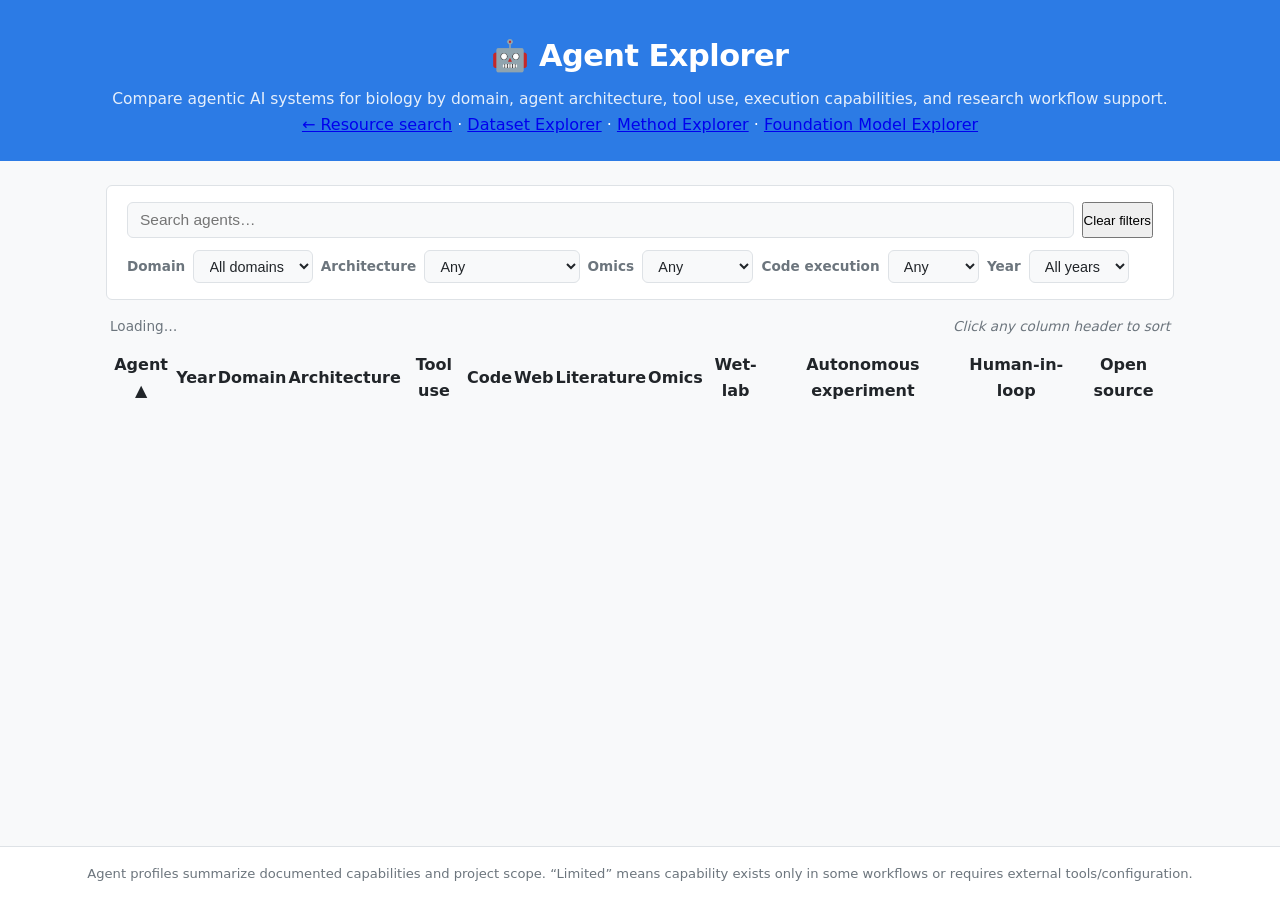
==== docs/agent-explorer.html @ c0b30996 "feat: add Agent Explorer page" ====
<!DOCTYPE html>
<html lang="en">
<head>
  <meta charset="UTF-8" />
  <meta name="viewport" content="width=device-width, initial-scale=1.0" />
  <title>Agent Explorer · Awesome Computational Biology</title>
  <link rel="stylesheet" href="styles.css" />
  <link rel="stylesheet" href="agent-explorer.css" />
</head>
<body>
  <header>
    <h1>🤖 Agent Explorer</h1>
    <p class="subtitle">Compare agentic AI systems for biology by domain, agent architecture, tool use, execution capabilities, and research workflow support.</p>
    <p><a href="index.html">← Resource search</a> · <a href="dataset-explorer.html">Dataset Explorer</a> · <a href="method-explorer.html">Method Explorer</a> · <a href="foundation-explorer.html">Foundation Model Explorer</a></p>
  </header>

  <main class="agent-main">
    <section class="controls agent-controls" aria-label="Agent filters">
      <div class="search-row">
        <input id="agent-search" type="search" placeholder="Search agents…" autocomplete="off" />
        <button id="agent-clear" type="button">Clear filters</button>
      </div>
      <div class="filter-row">
        <label for="agent-domain">Domain</label>
        <select id="agent-domain"><option value="">All domains</option></select>

        <label for="agent-architecture">Architecture</label>
        <select id="agent-architecture">
          <option value="">Any</option>
          <option value="single-agent">Single-agent</option>
          <option value="multi-agent">Multi-agent</option>
          <option value="agent-ecosystem">Agent ecosystem</option>
        </select>

        <label for="agent-omics">Omics</label>
        <select id="agent-omics">
          <option value="">Any</option>
          <option value="yes">Supported</option>
          <option value="limited">Limited</option>
          <option value="no">No</option>
        </select>

        <label for="agent-code">Code execution</label>
        <select id="agent-code">
          <option value="">Any</option>
          <option value="yes">Yes</option>
          <option value="limited">Limited</option>
          <option value="no">No</option>
        </select>

        <label for="agent-year">Year</label>
        <select id="agent-year"><option value="">All years</option></select>
      </div>
    </section>

    <section class="status-bar">
      <span id="agent-count">Loading…</span>
      <span class="load-time">Click any column header to sort</span>
    </section>

    <section class="agent-table-wrap" aria-label="Agent comparison table">
      <table class="agent-table">
        <thead>
          <tr>
            <th data-sort-key="name" aria-sort="ascending">Agent <span class="sort-indicator">▲</span></th>
            <th data-sort-key="year">Year <span class="sort-indicator"></span></th>
            <th data-sort-key="domains">Domain <span class="sort-indicator"></span></th>
            <th data-sort-key="architecture">Architecture <span class="sort-indicator"></span></th>
            <th data-sort-key="tool_use">Tool use <span class="sort-indicator"></span></th>
            <th data-sort-key="code_execution">Code <span class="sort-indicator"></span></th>
            <th data-sort-key="web_retrieval">Web <span class="sort-indicator"></span></th>
            <th data-sort-key="literature">Literature <span class="sort-indicator"></span></th>
            <th data-sort-key="omics">Omics <span class="sort-indicator"></span></th>
            <th data-sort-key="wet_lab">Wet-lab <span class="sort-indicator"></span></th>
            <th data-sort-key="autonomous_experiment">Autonomous experiment <span class="sort-indicator"></span></th>
            <th data-sort-key="human_in_loop">Human-in-loop <span class="sort-indicator"></span></th>
            <th data-sort-key="open_source">Open source <span class="sort-indicator"></span></th>
          </tr>
        </thead>
        <tbody id="agent-body"></tbody>
      </table>
    </section>
  </main>

  <footer>
    <p>Agent profiles summarize documented capabilities and project scope. “Limited” means capability exists only in some workflows or requires external tools/configuration.</p>
  </footer>

  <script src="agent-explorer.js"></script>
</body>
</html>
---- docs/styles.css ----
/* ── Reset & base ─────────────────────────────────────────────── */
*, *::before, *::after { box-sizing: border-box; margin: 0; padding: 0; }

:root {
  --bg: #f8f9fa;
  --surface: #ffffff;
  --border: #dee2e6;
  --primary: #2c7be5;
  --primary-dark: #1a5cb5;
  --text: #212529;
  --muted: #6c757d;
  --badge-bg: #e9ecef;
  --badge-text: #495057;
  --card-shadow: 0 1px 3px rgba(0,0,0,.08);
  --radius: 6px;
  --font: system-ui, -apple-system, "Segoe UI", Roboto, Helvetica, Arial, sans-serif;
}

body {
  font-family: var(--font);
  background: var(--bg);
  color: var(--text);
  line-height: 1.6;
  min-height: 100vh;
  display: flex;
  flex-direction: column;
}

/* ── Header ────────────────────────────────────────────────────── */
header {
  background: var(--primary);
  color: #fff;
  padding: 2rem 1.5rem 1.5rem;
  text-align: center;
}

header h1 { font-size: 1.9rem; font-weight: 700; letter-spacing: -.5px; }
header .subtitle { margin-top: .4rem; opacity: .88; font-size: .97rem; }

/* ── Main layout ───────────────────────────────────────────────── */
main {
  flex: 1;
  max-width: 1100px;
  width: 100%;
  margin: 0 auto;
  padding: 1.5rem 1rem 2rem;
}

/* ── Controls ──────────────────────────────────────────────────── */
.controls {
  background: var(--surface);
  border: 1px solid var(--border);
  border-radius: var(--radius);
  padding: 1rem 1.25rem;
  margin-bottom: 1rem;
  display: flex;
  flex-direction: column;
  gap: .75rem;
}

.search-row {
  display: flex;
  gap: .5rem;
  flex-wrap: wrap;
}

.search-row input[type="search"] {
  flex: 1;
  min-width: 200px;
  padding: .5rem .75rem;
  font-size: .97rem;
  border: 1px solid var(--border);
  border-radius: var(--radius);
  background: var(--bg);
  color: var(--text);
  outline: none;
  transition: border-color .15s;
}

.search-row input[type="search"]:focus { border-color: var(--primary); }

.filter-row {
  display: flex;
  flex-wrap: wrap;
  align-items: center;
  gap: .5rem;
}

.filter-row label {
  font-size: .85rem;
  font-weight: 600;
  color: var(--muted);
}

.filter-row select {
  padding: .4rem .7rem;
  font-size: .9rem;
  border: 1px solid var(--border);
  border-radius: var(--radius);
  background: var(--bg);
  color: var(--text);
  cursor: pointer;
  outline: none;
  transition: border-color .15s;
}

.filter-row select:focus { border-color: var(--primary); }

/* ── Clear button ──────────────────────────────────────────────── */
#clear-btn {
  padding: .5rem 1rem;
  font-size: .9rem;
  font-weight: 600;
  border: 1px solid var(--border);
  border-radius: var(--radius);
  background: var(--surface);
  color: var(--muted);
  cursor: pointer;
  transition: background .15s, color .15s;
  white-space: nowrap;
}

#clear-btn:hover { background: var(--badge-bg); color: var(--text); }

/* ── Status bar ────────────────────────────────────────────────── */
.status-bar {
  display: flex;
  justify-content: space-between;
  align-items: center;
  font-size: .85rem;
  color: var(--muted);
  margin-bottom: .75rem;
  padding: 0 .25rem;
}

.load-time { font-style: italic; }

/* ── Results grid ──────────────────────────────────────────────── */
#results {
  display: grid;
  grid-template-columns: repeat(auto-fill, minmax(320px, 1fr));
  gap: 1rem;
}

/* ── Card ──────────────────────────────────────────────────────── */
.card {
  background: var(--surface);
  border: 1px solid var(--border);
  border-radius: var(--radius);
  padding: 1rem 1.1rem;
  box-shadow: var(--card-shadow);
  display: flex;
  flex-direction: column;
  gap: .5rem;
  transition: box-shadow .15s;
}

.card:hover { box-shadow: 0 3px 10px rgba(0,0,0,.12); }

.card-header {
  display: flex;
  justify-content: space-between;
  align-items: flex-start;
  gap: .5rem;
}

.card-name {
  font-size: 1rem;
  font-weight: 700;
  color: var(--primary);
  text-decoration: none;
  line-height: 1.3;
}

.card-name:hover { color: var(--primary-dark); text-decoration: underline; }

.card-type {
  font-size: .72rem;
  font-weight: 700;
  text-transform: uppercase;
  letter-spacing: .6px;
  padding: .2rem .5rem;
  border-radius: 999px;
  white-space: nowrap;
  flex-shrink: 0;
}

.type-database  { background: #d1e7dd; color: #0a3622; }
.type-model     { background: #cfe2ff; color: #084298; }
.type-tool      { background: #fff3cd; color: #664d03; }
.type-api       { background: #f8d7da; color: #58151c; }
.type-benchmark { background: #e2d9f3; color: #3d0a91; }
.type-dataset   { background: #d3d3d3; color: #1c1c1c; }

.card-description {
  font-size: .88rem;
  color: var(--text);
  line-height: 1.5;
}

.card-badges {
  display: flex;
  flex-wrap: wrap;
  gap: .3rem;
}

.badge {
  display: inline-block;
  font-size: .72rem;
  padding: .15rem .45rem;
  border-radius: 999px;
  background: var(--badge-bg);
  color: var(--badge-text);
  font-weight: 500;
  border: none;
  line-height: 1.4;
  font-family: var(--font);
}

button.badge {
  cursor: pointer;
  transition: filter .12s, box-shadow .12s;
}

button.badge:hover  { filter: brightness(.88); box-shadow: 0 0 0 2px currentColor; }
button.badge:focus-visible { outline: 2px solid currentColor; outline-offset: 1px; }

.badge-task     { background: #dbeafe; color: #1e3a5f; }
.badge-modality { background: #dcfce7; color: #14532d; }
.badge-tag      { background: var(--badge-bg); color: var(--badge-text); }

.card-paper {
  font-size: .82rem;
  margin-top: auto;
}

.card-paper a {
  color: var(--primary);
  text-decoration: none;
  font-weight: 500;
}

.card-paper a:hover { text-decoration: underline; }

/* ── Empty / error state ───────────────────────────────────────── */
.empty-state {
  grid-column: 1 / -1;
  text-align: center;
  padding: 3rem 1rem;
  color: var(--muted);
  font-size: .97rem;
}

/* ── Footer ────────────────────────────────────────────────────── */
footer {
  text-align: center;
  padding: 1rem;
  font-size: .82rem;
  color: var(--muted);
  border-top: 1px solid var(--border);
  background: var(--surface);
}

footer a { color: var(--primary); }

/* ── Responsive tweaks ─────────────────────────────────────────── */
@media (max-width: 600px) {
  header h1 { font-size: 1.4rem; }
  #results { grid-template-columns: 1fr; }
}
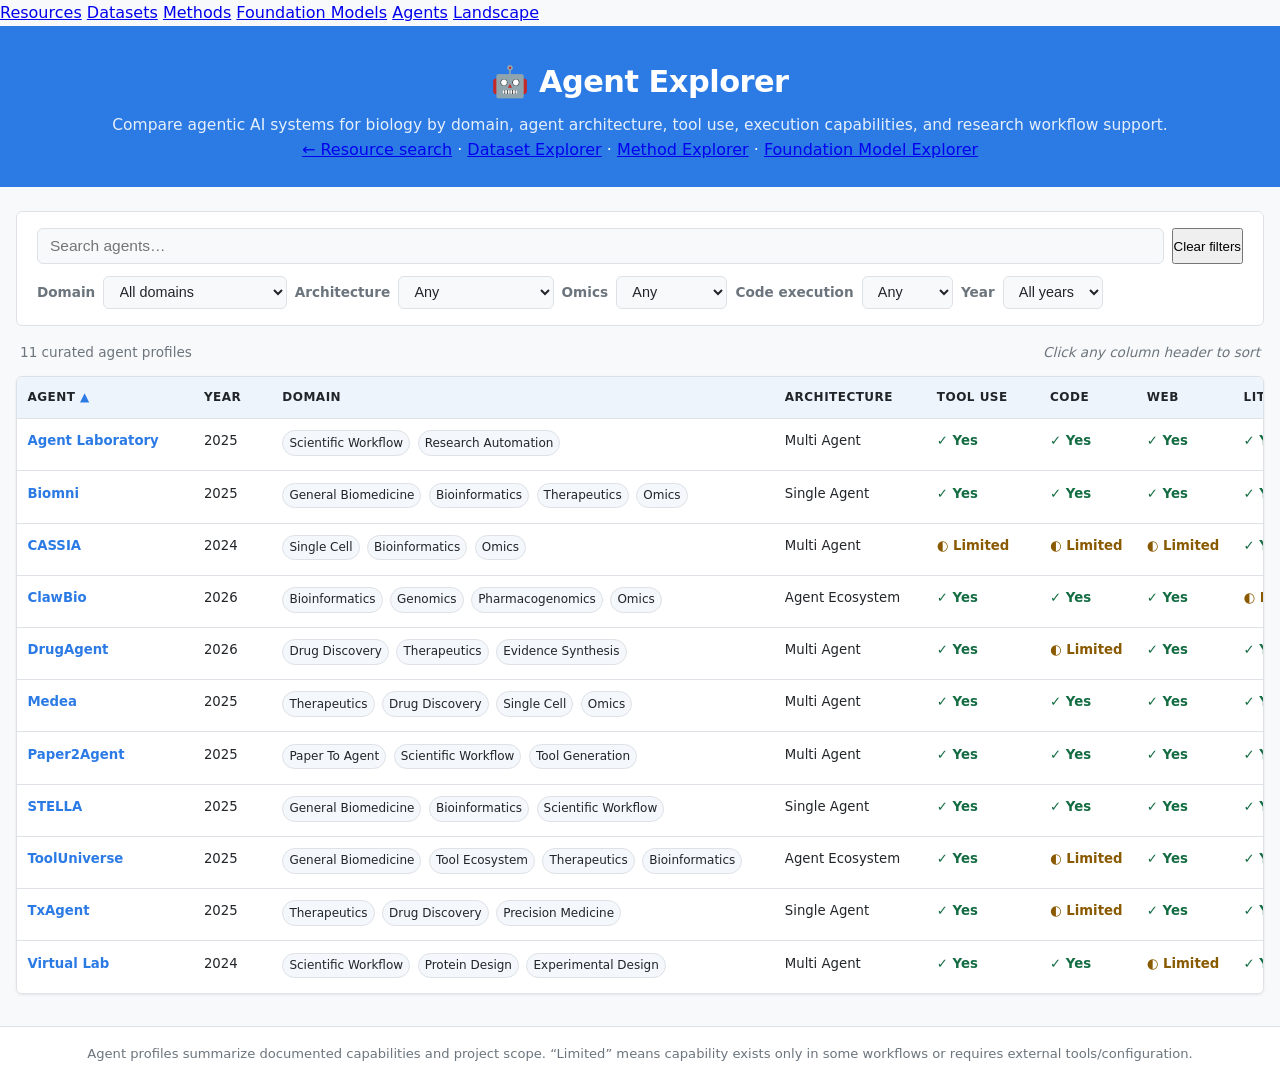
==== commit b168823c: "feat: add shared explorer navigation" ====
--- a/docs/agent-explorer.html
+++ b/docs/agent-explorer.html
@@ -8,6 +8,14 @@
   <link rel="stylesheet" href="agent-explorer.css" />
 </head>
 <body>
+  <nav class="site-nav" aria-label="Primary navigation">
+    <a href="index.html">Resources</a>
+    <a href="dataset-explorer.html">Datasets</a>
+    <a href="method-explorer.html">Methods</a>
+    <a href="foundation-explorer.html">Foundation Models</a>
+    <a href="agent-explorer.html">Agents</a>
+    <a href="landscape.html">Landscape</a>
+  </nav>
   <header>
     <h1>🤖 Agent Explorer</h1>
     <p class="subtitle">Compare agentic AI systems for biology by domain, agent architecture, tool use, execution capabilities, and research workflow support.</p>
--- a/docs/agent-explorer.css
+++ b/docs/agent-explorer.css
@@ -0,0 +1,79 @@
+.agent-main { max-width: 1900px; }
+
+.agent-controls { position: sticky; top: 0; z-index: 5; }
+
+.agent-table-wrap {
+  overflow-x: auto;
+  background: var(--surface);
+  border: 1px solid var(--border);
+  border-radius: var(--radius);
+  box-shadow: var(--card-shadow);
+}
+
+.agent-table {
+  width: 100%;
+  min-width: 2100px;
+  border-collapse: collapse;
+  font-size: .83rem;
+}
+
+.agent-table th,
+.agent-table td {
+  padding: .7rem .65rem;
+  border-bottom: 1px solid var(--border);
+  vertical-align: top;
+  text-align: left;
+}
+
+.agent-table th {
+  position: sticky;
+  top: 0;
+  background: #eef4fb;
+  color: var(--text);
+  font-size: .75rem;
+  text-transform: uppercase;
+  letter-spacing: .04em;
+  white-space: nowrap;
+  cursor: pointer;
+  user-select: none;
+}
+
+.agent-table th:hover,
+.agent-table th:focus-visible {
+  background: #dfeaf8;
+  outline: none;
+}
+
+.agent-table tbody tr:hover { background: #f7fbff; }
+.agent-table tbody tr:last-child td { border-bottom: none; }
+
+.agent-name { min-width: 170px; font-weight: 700; }
+.agent-name a { color: var(--primary); text-decoration: none; }
+.agent-name a:hover { text-decoration: underline; }
+
+.domain-badge {
+  display: inline-block;
+  margin: 0 .2rem .2rem 0;
+  padding: .14rem .38rem;
+  border: 1px solid var(--border);
+  border-radius: 999px;
+  background: #f4f7fb;
+  white-space: nowrap;
+  font-size: .75rem;
+}
+
+.sort-indicator {
+  display: inline-block;
+  min-width: .8rem;
+  color: var(--primary);
+}
+
+.num { font-variant-numeric: tabular-nums; white-space: nowrap; }
+.yes { color: #146c43; font-weight: 650; white-space: nowrap; }
+.partial { color: #8a5a00; font-weight: 650; white-space: nowrap; }
+.no { color: var(--muted); }
+.unknown { color: var(--muted); font-weight: 650; }
+
+@media (max-width: 700px) {
+  .agent-controls { position: static; }
+}
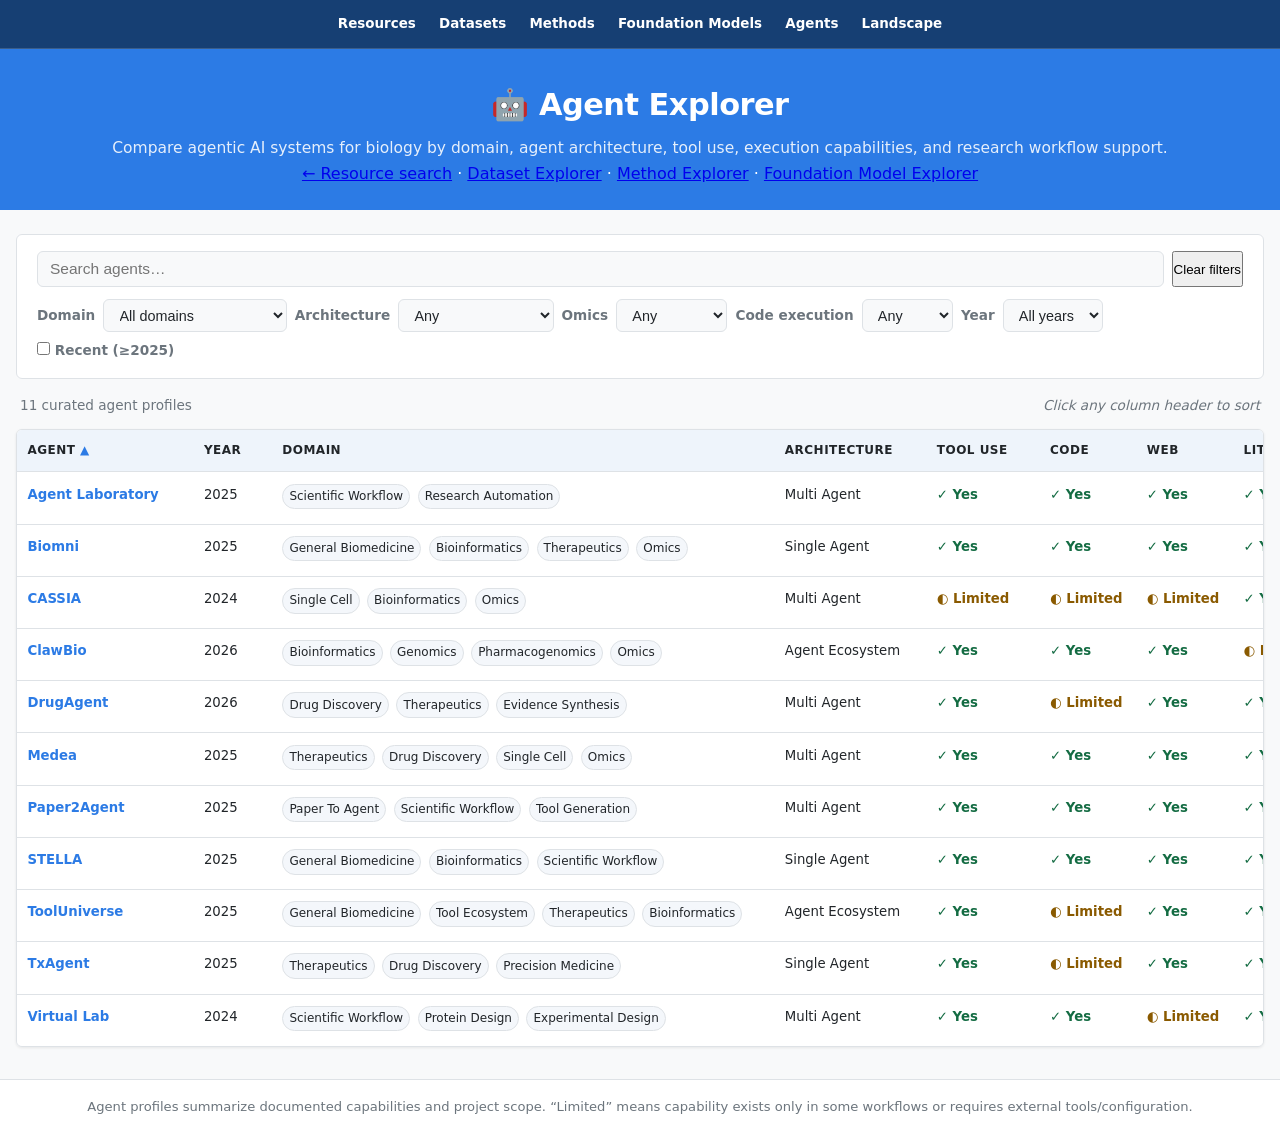
==== commit 20ca6395: "feat: add recent filter to explorer" ====
--- a/docs/agent-explorer.html
+++ b/docs/agent-explorer.html
@@ -58,6 +58,10 @@
 
         <label for="agent-year">Year</label>
         <select id="agent-year"><option value="">All years</option></select>
+              <label class="recent-toggle" for="agent-recent">
+          <input id="agent-recent" type="checkbox" />
+          <span>Recent (≥2025)</span>
+        </label>
       </div>
     </section>
 
--- a/docs/styles.css
+++ b/docs/styles.css
@@ -268,3 +268,29 @@
   header h1 { font-size: 1.4rem; }
   #results { grid-template-columns: 1fr; }
 }
+
+/* ── Shared site navigation ───────────────────────────────────── */
+.site-nav {
+  display: flex;
+  flex-wrap: wrap;
+  justify-content: center;
+  gap: .35rem;
+  padding: .55rem .75rem;
+  background: #163f73;
+  border-bottom: 1px solid rgba(255,255,255,.16);
+}
+
+.site-nav a {
+  color: #fff;
+  text-decoration: none;
+  font-size: .84rem;
+  font-weight: 650;
+  padding: .28rem .55rem;
+  border-radius: 999px;
+}
+
+.site-nav a:hover,
+.site-nav a:focus-visible {
+  background: rgba(255,255,255,.15);
+  outline: none;
+}
